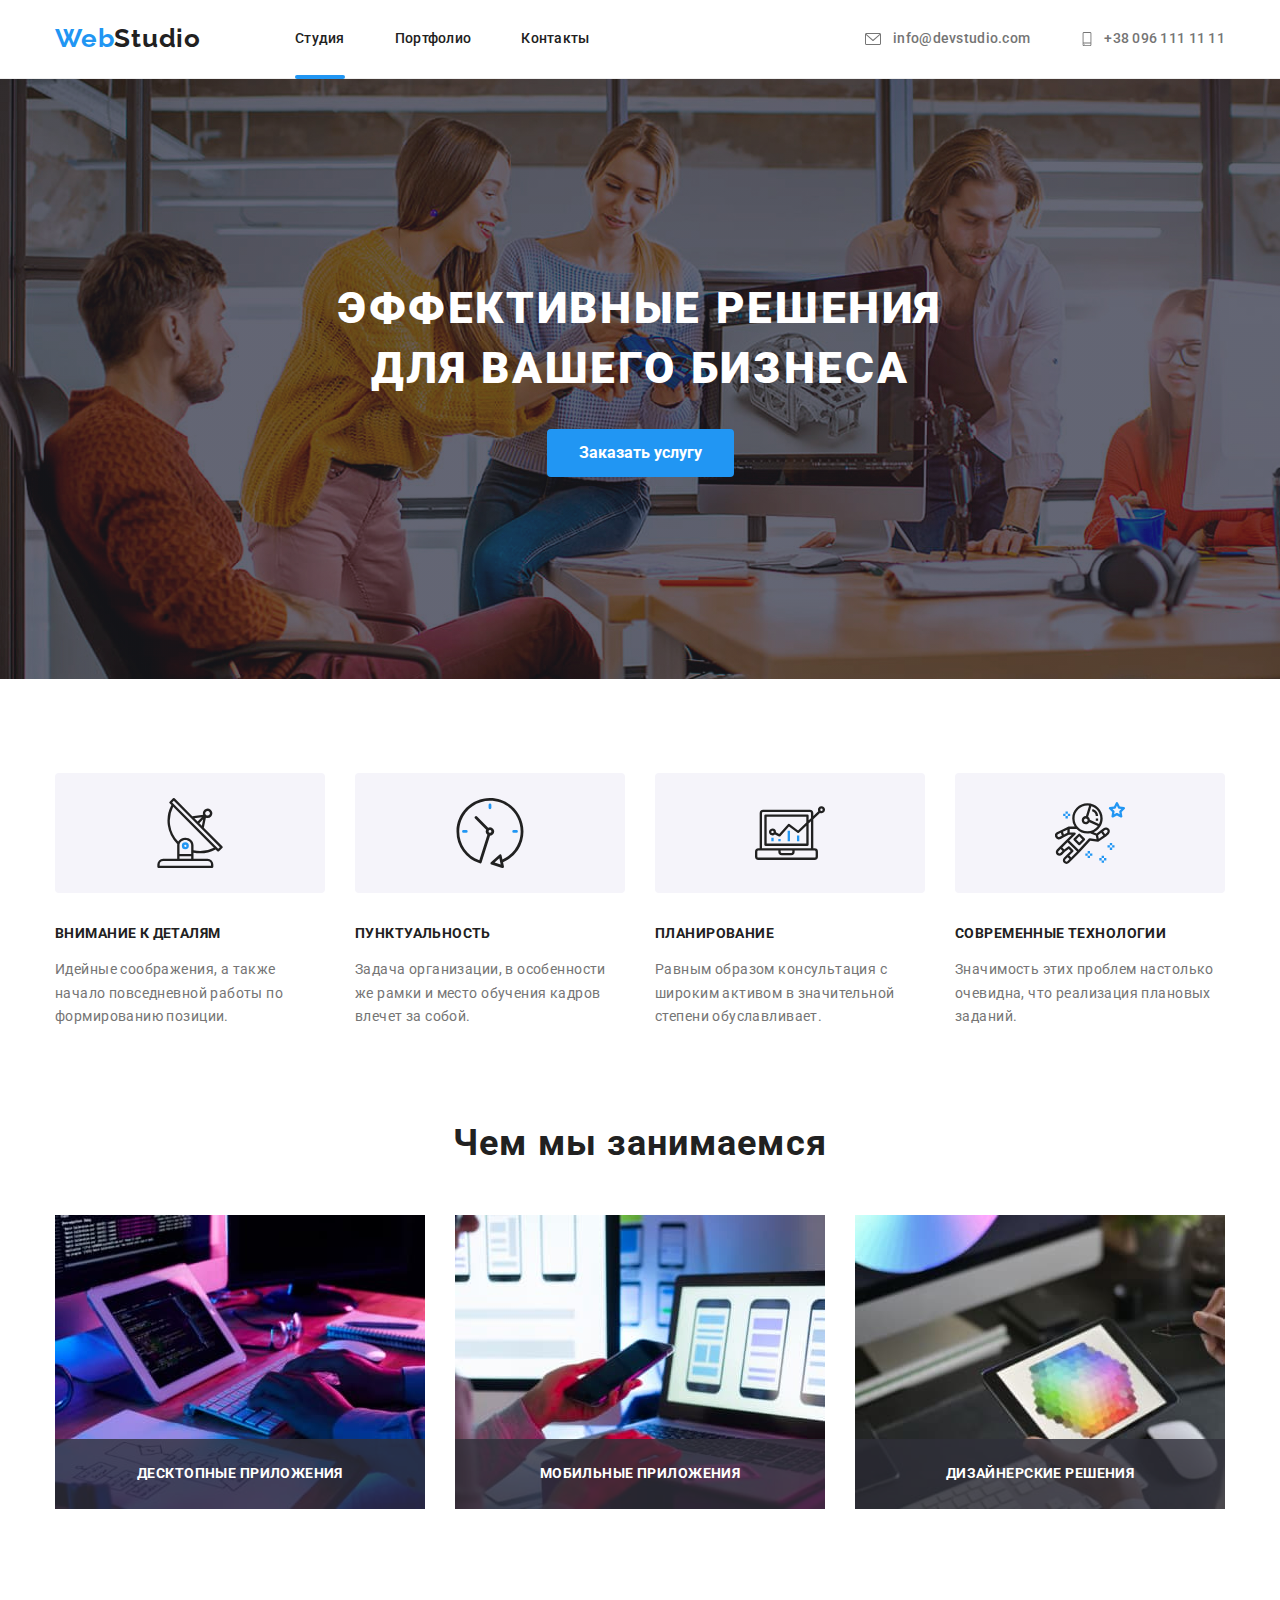
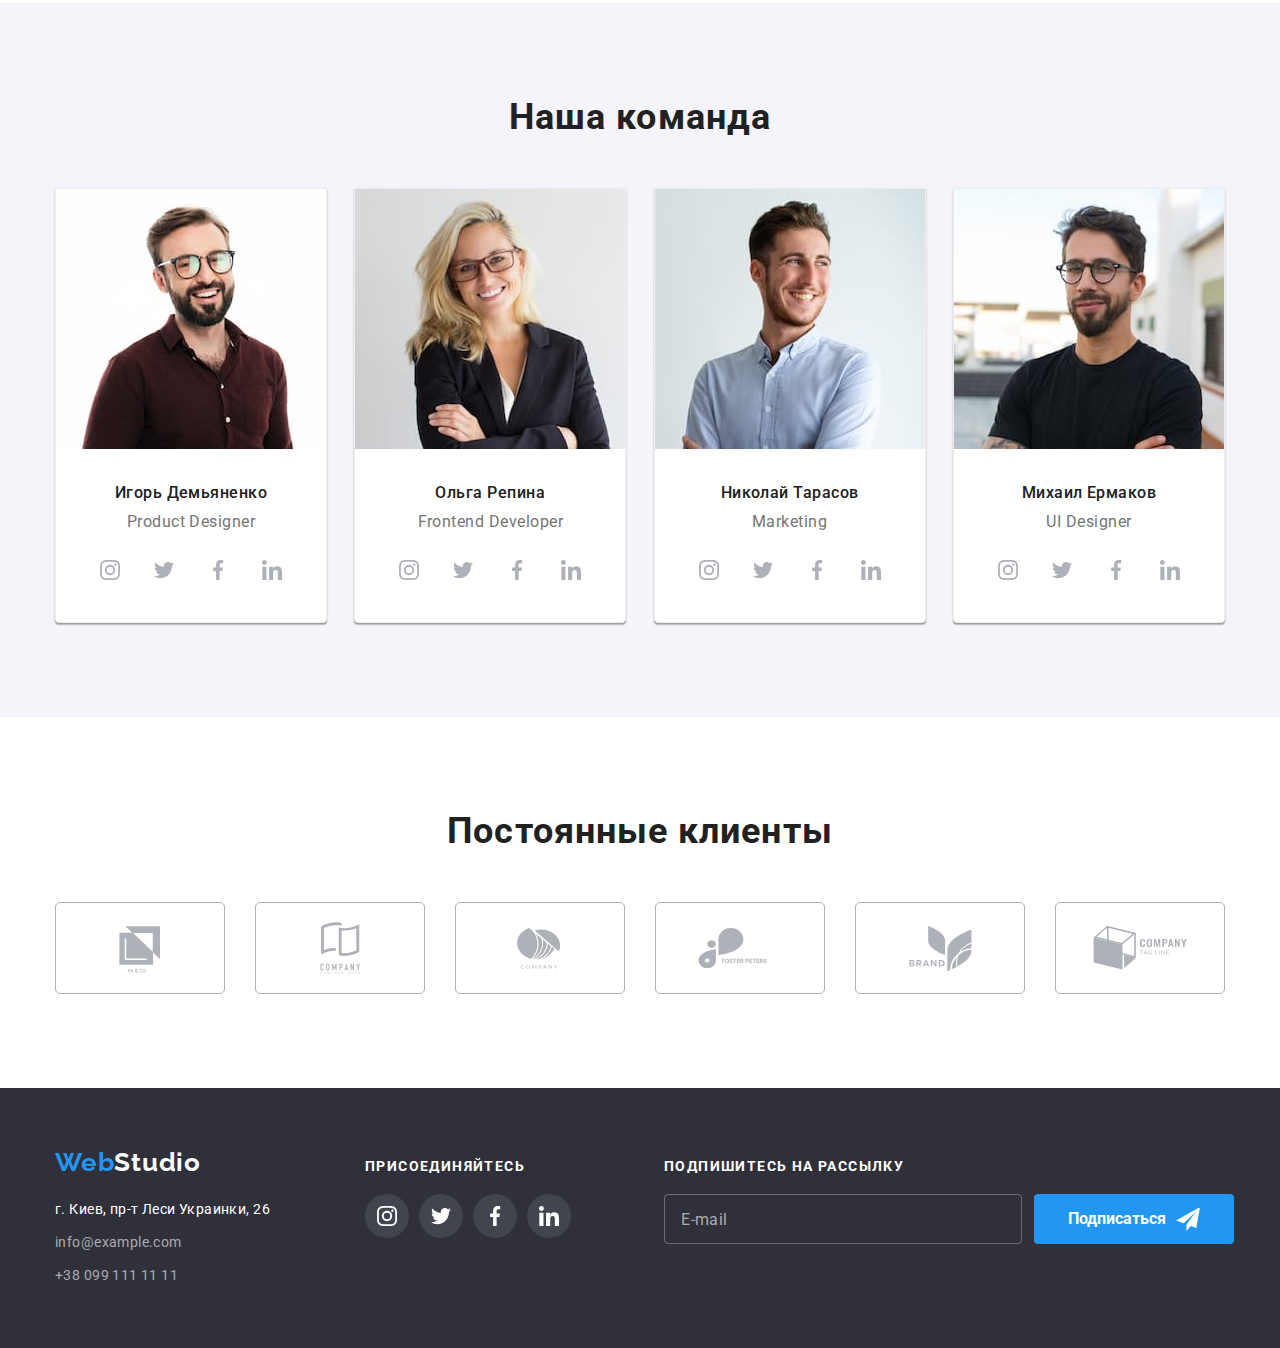
==== index.html @ 86a08ca1 "clone from #6" ====
<!DOCTYPE html>
<html lang="ru">

<head>
    <meta charset="utf-8" />
    <meta name="description" content="Виконання сьомого ДЗ" />
    <title>Домашнє завдання #7</title>
    <link rel="preconnect" href="https://fonts.googleapis.com">
    <link rel="preconnect" href="https://fonts.gstatic.com" crossorigin>
    <link
        href="https://fonts.googleapis.com/css2?family=Raleway:wght@700&family=Roboto:wght@400;500;700;900&display=swap"
        rel="stylesheet">
    <link rel="stylesheet"
        href="https://cdnjs.cloudflare.com/ajax/libs/modern-normalize/1.1.0/modern-normalize.min.css">
    <link rel="stylesheet" href="./css/styles.css">
</head>

<body>

    <!--Верхня частина-->
    <header class="header">
        <div class="nav-decor">
            <nav class="container main-nav">
                <div>
                    <a href="#" class="logo link">Web<span class="logo-header">Studio</span></a>
                </div>
                <div>
                    <ul class="site-nav list header-menu">
                        <li><a href="https://izaitseva.github.io/goit-markup-hw-07/"
                                class="link link-nav active">Студия</a>
                        </li>
                        <li><a href="https://izaitseva.github.io/goit-markup-hw-07/portfolio.html"
                                class="link link-nav">Портфолио</a></li>
                        <li><a href="#" class="link link-nav">Контакты</a></li>
                    </ul>
                </div>
                <!--Контакти-->
                <div class="div-contacts">
                    <ul class="site-nav list header-contacts">
                        <li>
                            <a href="info@devstudio.com" class="link contacts-header mail-header">
                                <svg class="contacts-svg" width="20" height="16">
                                    <use href="./images/icons.svg#icon-envelope"></use>
                                </svg>info@devstudio.com</a>
                        </li>
                        <li>
                            <a href="tel:" class="link contacts-header phone-header">
                                <svg class="contacts-svg" width="14" height="20">
                                    <use href="./images/icons.svg#icon-smartphone"></use>
                                </svg>+38 096 111 11 11</a>
                        </li>
                    </ul>
                </div>
            </nav>
        </div>
    </header>
    <!--Основна частина-->
    <main>
        <!--На сірому фоні-->
        <section class="main-section">
            <div class="container">
                <h1 class="main-text">Эффективные решения для вашего бизнеса</h1>
                <button class="order-button" type="button" data-modal-open>Заказать услугу</button>
                <!-- Модальное окно -->
                <div class="backdrop is-hidden" data-modal>
                    <div class="modal">
                        <button type="button" class="close-btn" data-modal-close>
                            <svg class="close-icn" width="16" height="16">
                                <use href="./images/icons.svg#icon-close-btn"></use>
                            </svg>
                        </button>
                        <!-- Форма регистрации -->
                        <div class="form-window">
                            <form class="registration-form" autocomplete="on" novalidate>
                                <strong class="strong-form">Оставьте свои данные, мы вам перезвоним</strong>
                                <div class="form-items">
                                    <label class="form-label" for="name">
                                        <span class="form-header">Имя</span>
                                        <div class="form-block">
                                            <input class="form-input" type="text" />
                                            <svg class="form-icon" width="12" height="12">
                                                <use href="./images/icons.svg#icon-profile"></use>
                                            </svg>
                                        </div>

                                    </label>
                                    <label class="form-label">
                                        <span class="form-header">Телефон</span>
                                        <div class="form-block">
                                            <input class="form-input" type="tel " name="phone">
                                            <svg class="form-icon" width="13" height="13">
                                                <use href="./images/icons.svg#icon-phone-modal"></use>
                                            </svg>
                                        </div>
                                    </label>
                                    <label class="form-label">
                                        <span class="form-header">Почта</span>
                                        <div class="form-block">
                                            <input class="form-input" type="email" name="email">
                                            <svg class="form-icon" width="15" height="12">
                                                <use href="./images/icons.svg#icon-mail-modal"></use>
                                            </svg>
                                        </div>
                                    </label>
                                    <span class="textarea-header">Комментарий</span>
                                    <textarea class="textarea-design" name="Комментарий" id="" cols="30" rows="10"
                                        placeholder="Введите текст"></textarea>
                                </div>
                                <label class="modal-conditions">
                                    <input class="modal-conditions-input visually-hidden" type="checkbox">
                                    <span class="custom-checkbox">
                                        <svg class="checkbox-icon" width="13" height="9">
                                            <use href="./images/icons.svg#icon-Verificate"></use>
                                        </svg>
                                    </span>
                                    <span class="terms-agreement">Соглашаюсь с рассылкой и принимаю
                                        <a class="terms-agreement terms-link" href="#">Условиями договора</a>
                                    </span>
                                </label>
                                <div class="button-div">
                                <button class="submit-button" type="submit">Отправить</button>
                            </div>
                            </form>
                        </div>
                    </div>
                </div>
            </div>
        </section>
        <!--Перелік послуг-->
        <section class="section- section-mrg">
            <div class="container">
                <ul class="list list-services">
                    <li class="item">
                        <div class="feature-icon">
                            <svg class="feature-svg" width="70" height="70">
                                <use href="./images/icons.svg#icon-antenna"></use>
                            </svg>
                        </div>
                        <h3>Внимание к деталям</h3>
                        <p>Идейные соображения, а также начало повседневной работы по формированию позиции.</p>
                    </li>
                    <li class="item">
                        <div class="feature-icon">
                            <svg class="feature-svg" width="70" height="70">
                                <use href="./images/icons.svg#icon-clock"></use>
                            </svg>
                        </div>
                        <h3>Пунктуальность</h3>
                        <p>Задача организации, в особенности же рамки и место обучения кадров влечет за собой.</p>
                    </li>
                    <li class="item">
                        <div class="feature-icon">
                            <svg class="feature-svg" width="70" height="70">
                                <use href="./images/icons.svg#icon-diagram"></use>
                            </svg>
                        </div>
                        <h3>Планирование</h3>
                        <p>Равным образом консультация с широким активом в значительной степени обуславливает.</p>
                    </li>
                    <li class="item">
                        <div class="feature-icon">
                            <svg class="feature-svg" width="70" height="70">
                                <use href="./images/icons.svg#icon-astronaut"></use>
                            </svg>
                        </div>
                        <h3>Современные технологии</h3>
                        <p>Значимость этих проблем настолько очевидна, что реализация плановых заданий.</p>
                    </li>
                </ul>
            </div>
        </section>

        <!--Перелік послуг-фото-->
        <section class="section-photos">
            <div class="container">
                <h2 class="section-title">Чем мы занимаемся</h2>
                <ul class="list img-margin">
                    <li class="img-item photo-back">
                        <img src="./images/box1.jpg" alt="Ноутбук" width="370" height="294">
                        <div class="photo-overlay">
                            <p class="photo-desc">Десктопные приложения</p>
                        </div>
                    </li>
                    <li class="img-item photo-back">
                        <img src="./images/box2.jpg" alt="Мобильные приложения" width="370" height="294">
                        <div class="photo-overlay">
                            <p class="photo-desc">Мобильные приложения</p>
                        </div>
                    </li>
                    <li class="img-item photo-back">
                        <img src="./images/box3.jpg" alt="Планшет" width="370" height="294">
                        <div class="photo-overlay">
                            <p class="photo-desc">Дизайнерские решения</p>
                        </div>
                    </li>
                </ul>
            </div>
        </section>

        <!--Команда-->
        <section class="section section-team section-mrg">
            <div class="container">
                <h2 class="section-title">Наша команда</h2>
                <ul class="list team-job flex-item">
                    <li class="team-decor">
                        <img src="./images/Ihor.jpg" alt="фото" width="270">
                        <div class="team-names">
                            <h3>Игорь Демьяненко</h3>
                            <p>Product Designer</p>
                        </div>
                        <div>
                            <ul class="list social-items">
                                <li>
                                    <a href="" class="social-media-link">
                                        <svg class="social-svg" width="20" height="20">
                                            <use href="./images/icons.svg#icon-instagram"></use>
                                        </svg>
                                    </a>
                                </li>
                                <li>
                                    <a href="" class="social-media-link">
                                        <svg class="social-svg" width="20" height="20">
                                            <use href="./images/icons.svg#icon-twitter"></use>
                                        </svg>
                                    </a>
                                </li>
                                <li>
                                    <a href="#" class="social-media-link">
                                        <svg class="social-svg" width="20" height="20">
                                            <use href="./images/icons.svg#icon-facebook"></use>
                                        </svg>
                                    </a>
                                </li>
                                <li>
                                    <a href="" class="social-media-link">
                                        <svg class="social-svg" width="20" height="20">
                                            <use href="./images/icons.svg#icon-linkedin"></use>
                                        </svg>
                                    </a>
                                </li>
                            </ul>
                        </div>
                    </li>
                    <li class="team-decor">
                        <img src="./images/Olga.jpg" alt="фото" width="270">
                        <div class="team-names">
                            <h3>Ольга Репина</h3>
                            <p>Frontend Developer</p>
                        </div>
                        <div>
                            <ul class="list social-items">
                                <li>
                                    <a href="" class="social-media-link">
                                        <svg class="social-svg" width="20" height="20">
                                            <use href="./images/icons.svg#icon-instagram"></use>
                                        </svg>
                                    </a>
                                </li>
                                <li>
                                    <a href="#" class="social-media-link">
                                        <svg class="social-svg" width="20" height="20">
                                            <use href="./images/icons.svg#icon-twitter"></use>
                                        </svg>
                                    </a>
                                </li>
                                <li>
                                    <a href="" class="social-media-link">
                                        <svg class="social-svg" width="20" height="20">
                                            <use href="./images/icons.svg#icon-facebook"></use>
                                        </svg>
                                    </a>
                                </li>
                                <li>
                                    <a href="" class="social-media-link">
                                        <svg class="social-svg" width="20" height="20">
                                            <use href="./images/icons.svg#icon-linkedin"></use>
                                        </svg>
                                    </a>
                                </li>
                            </ul>
                        </div>
                    </li>
                    <li class="team-decor">
                        <img src="./images/Nick.jpg" alt="фото" width="270">
                        <div class="team-names">
                            <h3>Николай Тарасов</h3>
                            <p>Marketing</p>
                        </div>
                        <div>
                            <ul class="list social-items">
                                <li>
                                    <a href="" class="social-media-link">
                                        <svg class="social-svg" width="20" height="20">
                                            <use href="./images/icons.svg#icon-instagram"></use>
                                        </svg>
                                    </a>
                                </li>
                                <li>
                                    <a href="" class="social-media-link">
                                        <svg class="social-svg" width="20" height="20">
                                            <use href="./images/icons.svg#icon-twitter"></use>
                                        </svg>
                                    </a>
                                </li>
                                <li>
                                    <a href="" class="social-media-link">
                                        <svg class="social-svg" width="20" height="20">
                                            <use href="./images/icons.svg#icon-facebook"></use>
                                        </svg>
                                    </a>
                                </li>
                                <li>
                                    <a href="" class="social-media-link">
                                        <svg class="social-svg" width="20" height="20">
                                            <use href="./images/icons.svg#icon-linkedin"></use>
                                        </svg>
                                    </a>
                                </li>
                            </ul>
                        </div>
                    </li>
                    <li class="team-decor">
                        <img src="./images/Michael.jpg" alt="фото" width="270">
                        <div class="team-names">
                            <h3>Михаил Ермаков</h3>
                            <p>UI Designer</p>
                        </div>
                        <div>
                            <ul class="list social-items">
                                <li>
                                    <a href="" class="social-media-link">
                                        <svg class="social-svg" width="20" height="20">
                                            <use href="./images/icons.svg#icon-instagram"></use>
                                        </svg>
                                    </a>
                                </li>
                                <li>
                                    <a href="" class="social-media-link">
                                        <svg class="social-svg" width="20" height="20">
                                            <use href="./images/icons.svg#icon-twitter"></use>
                                        </svg>
                                    </a>
                                </li>
                                <li>
                                    <a href="" class="social-media-link">
                                        <svg class="social-svg" width="20" height="20">
                                            <use href="./images/icons.svg#icon-facebook"></use>
                                        </svg>
                                    </a>
                                </li>
                                <li>
                                    <a href="" class="social-media-link">
                                        <svg class="social-svg" width="20" height="20">
                                            <use href="./images/icons.svg#icon-linkedin"></use>
                                        </svg>
                                    </a>
                                </li>
                            </ul>
                        </div>
                    </li>
                </ul>
            </div>
        </section>
    </main>

    <!-- Постоянные клиенты -->

    <section class="clients">
        <div class="clients-container container">
            <h2>Постоянные клиенты</h2>
            <ul class="list client-flex">
                <li class="client-border">
                    <a class="clients-link" href="">
                        <svg class="clients-svg" width="172" height="92">
                            <use href="./images/icons.svg#icon-Client1"></use>
                        </svg>
                    </a>
                </li>
                <li class="client-border">
                    <a class="clients-link" href="">
                        <svg class="clients-svg" width="172" height="92">
                            <use href="./images/icons.svg#icon-Client2"></use>
                        </svg>
                    </a>
                </li>
                <li class="client-border">
                    <a class="clients-link" href="">
                        <svg class="clients-svg" width="172" height="92">
                            <use href="./images/icons.svg#icon-Client3"></use>
                        </svg>
                    </a>
                </li>
                <li class="client-border">
                    <a class="clients-link" href="">
                        <svg class="clients-svg" width="172" height="92">
                            <use href="./images/icons.svg#icon-Client4"></use>
                        </svg>
                    </a>
                </li>
                <li class="client-border">
                    <a class="clients-link" href="">
                        <svg class="clients-svg" width="172" height="92">
                            <use href="./images/icons.svg#icon-Client5"></use>
                        </svg>
                    </a>
                </li>
                <li class="client-border">
                    <a class="clients-link" href="">
                        <svg class="clients-svg" width="172" height="92">
                            <use href="./images/icons.svg#icon-Client6"></use>
                        </svg>
                    </a>
                </li>
            </ul>
        </div>
    </section>
    <!--Нижня частина-->
    <footer class="footer">
        <div class="footer-container footer-left container">
            <div class="list">
                <a href="#" class="logo link">Web<span class="logo-footer">Studio</span></a>
                <address class="footer-address">г. Киев, пр-т Леси Украинки, 26</address>
                <ul class="list footer-list">
                    <li>
                        <a href="info@example.com" class="link-footer">info@example.com</a>
                    </li>
                    <li>
                        <a href="tel:" class="link-footer">+38 099 111 11 11</a>
                    </li>
                </ul>
            </div>
            <!-- Ссылки футер -->
            <div class="foot-container">
                <h3>Присоединяйтесь</h3>
                <div class="footer-container">
                    <ul class="list social-items">
                        <li>
                            <a class="footer-social" href="">
                                <svg class="footer-icon" width="20" height="20">
                                    <use href="./images/icons.svg#icon-instagram"></use>
                                </svg>
                            </a>
                        </li>
                        <li>
                            <a class="footer-social" href="">
                                <svg class="footer-icon" width="20" height="20">
                                    <use href="./images/icons.svg#icon-twitter"></use>
                                </svg>
                            </a>
                        </li>
                        <li>
                            <a class="footer-social" href="">
                                <svg class="footer-icon" width="20" height="20">
                                    <use href="./images/icons.svg#icon-facebook"></use>
                                </svg>
                            </a>
                        </li>
                        <li>
                            <a class="footer-social" href="">
                                <svg class="footer-icon" width="20" height="20">
                                    <use href="./images/icons.svg#icon-linkedin"></use>
                                </svg>
                            </a>
                        </li>
                    </ul>
                </div>
            </div>
            <div class="footer-form">
                <h3>Подпишитесь на рассылку</h3>
                <div class="input-flex">
                    <input class="footer-input" type="text" placeholder="E-mail">
                    <button class="footer-button" type="submit">Подписаться
                        <svg class="button-icon" lass="telegram-icon" width="24" height="24">
                            <use href="./images/icons.svg#icon-telegram"></use>
                        </svg>
                    </button>
                </div>
            </div>
    </footer>
    <!-- Подключение скрипта -->
    <script src="./js/modal.js"></script>
</body>

</html>
---- css/styles.css ----
/* осн фон #F5F4FA,
цвет кнопки, Web и при наведении #2196F3,
цвет основы и подвала #2F303A,
цвет заголовков #212121,
цвет основ текста #757575, #*/

/* main */
/* *,
*::before,
*::after {
    box-sizing: border-box;
} */

body {
    background-color: #ffffff;
    color: #757575;
    font-family: 'Roboto', sans-serif;
}

.list {
    list-style: none;
    padding: 0;
    margin: 0;
}

.container {
    width: 1200px;
    padding-left: 15px;
    padding-right: 15px;
    margin-left: auto;
    margin-right: auto;
}

h2 {
    margin-bottom: 50px;
}

/* Visually hidden */

.visually-hidden {
    position: absolute;
    white-space: nowrap;
    width: 1px;
    height: 1px;
    overflow: hidden;
    border: 0;
    padding: 0;
    clip: rect(0 0 0 0);
    clip-path: inset(50%);
    margin: -1px;
  }

/* Стилизация лого */

.logo {
    font-family: 'Raleway', sans-serif;
    text-decoration: none;
    font-weight: 700;
    font-size: 26px;
    letter-spacing: 0.03em;
    color: #2196F3;
    margin-right: 94px;
}

.logo-header {
    color: #212121;
}

.logo-footer {
    color: #fff;
}

.section-mrg {
    padding-top: 94px;
    padding-bottom: 94px;
}

/* Проверка */
.section-photos {
    padding-bottom: 94px;
}

/* Header */
.header {
    margin-top: 24px;
}

.header-menu {
    display: flex;
}

.header-contacts {
    display: flex;
}

.site-nav li:not(:last-child) {
    margin-right: 50px;
}

.main-nav {
    display: flex;
    align-items: center;
}

.link-nav {
    display: block;
    text-decoration: none;
    font-weight: 500;
    font-size: 14px;
    line-height: 1.5;
    letter-spacing: 0.02em;
    color: #212121;

    position: relative;

    transition-property: color, background-color;
    transition-duration: 250ms;
    transition-timing-function: cubic-bezier(0.4, 0, 0.2, 1);
}

.link-nav::after {
    content: " ";
    position: absolute;
    background-color: transparent;
    top: 47px;
    border-radius: 4px;
    left: 0;
    height: 4px;
    width: 100%;

    transition-property: color, background-color;
    transition-duration: 250ms;
    transition-timing-function: cubic-bezier(0.4, 0, 0.2, 1);
}

.link-nav:hover::after,
.link-nav:focus::after {
    content: " ";
    position: absolute;
    background-color: #2196F3;
    top: 47px;
    border-radius: 4px;
    left: 0;
    height: 4px;
    width: 100%;
}

.link-nav.active::after {
    content: " ";
    position: absolute;
    background-color: #2196F3;
    top: 47px;
    border-radius: 4px;
    left: 0;
    height: 4px;
    width: 100%;
}

.link {
    transition-property: color;
    transition-duration: 250ms;
    transition-timing-function: cubic-bezier(0.4, 0, 0.2, 1);
}

.link:hover,
.link:focus {
    color: #2196F3;
    cursor: pointer;
}

.contacts-header {
    display: flex;
    align-items: center;
    justify-content: center;
    font-weight: 500;
    font-size: 14px;
    line-height: 1.5;
    letter-spacing: 0.02em;
    color: #757575;
    text-decoration: none;
    margin-left: auto;
}

.contacts-header:hover,
.contacts-header:focus {
    color: #2196F3;
}

.contacts-header:hover .contacts-svg,
.contacts-header:focus .contacts-svg {
    fill: #2196F3;
    cursor: pointer;
}

.div-contacts {
    margin-left: auto;
    margin-right: 0;
}

.contacts-svg {
    fill: #757575;
    margin-right: 10px;
}

/* Основна частина */
.main-section {
    background-image: linear-gradient(to right,
            #2f303a66 15%,
            #2f303a66 40%,
            #2f303a66 65%,
            #2f303a66),
        url(../images/add_images/cover.jpg);
    max-width: 1400px;
    margin-left: auto;
    margin-right: auto;
    background-color: #2F303A;
    background-repeat: no-repeat;
    text-align: center;
    height: 600px;
    padding-top: 200px;
}

.main-text {
    font-weight: 900;
    font-size: 44px;
    line-height: 1.36;
    width: 700px;
    letter-spacing: 0.06em;
    text-transform: uppercase;
    margin-left: auto;
    margin-right: auto;
    margin-bottom: 0;
    margin-top: 0;
    color: #FFFFFF;
}

.order-button {
    font-weight: 700;
    font-size: 16px;
    padding: 15px 32px;
    border-radius: 4px;
    border: none;
    margin-top: 30px;
    margin-bottom: 0;
    background-color: #2196F3;
    color: #ffffff;
    cursor: pointer;
}

/* Модальне вікно */

.backdrop {
    z-index: 100;
    position: fixed;
    top: 0;
    left: 0;
    width: 100%;
    height: 100%;

    background-color: rgba(0, 0, 0, 0.2);

    transition-property: opacity(250ms), visibility(250ms);
    transition-duration: 250ms;
    transition-timing-function: cubic-bezier(0.4, 0, 0.2, 1);
}

.backdrop.is-hidden {
    opacity: 0;
    visibility: hidden;
    pointer-events: none;
}

.modal {
    position: absolute;
    top: 50%;
    left: 50%;
    transform: translate(-50%, -50%);

    min-width: 528px;
    min-height: 581px;

    background-color: #FFFFFF;
    border-radius: 4px;
    box-shadow: 0px 2px 0 rgba(0, 0, 0, 0.2);
}

.close-btn {

    z-index: 1;
    position: absolute;
    display: flex;
    align-items: center;
    justify-content: center;

    top: 8px;
    right: 8px;
    padding: 0;

    width: 30px;
    height: 30px;

    background-color: #ffffff;

    border-radius: 50%;
    border: 1px solid rgba(0, 0, 0, 0.1);
    cursor: pointer;
}

.close-btn:hover {
    fill: #2196F3;
    cursor: pointer;
}

/* Форма регистрации */

.form-window {
    position: relative;

    width: 528px;
    height: 581px;
}

.registration-form {
    display: flex;
    flex-direction: column;
}

.strong-form {
    margin-top: 40px;
    margin-bottom: 12px;

    font-weight: 700;
    font-size: 20px;
    line-height: 1.15;
    text-align: center;
    letter-spacing: 0.03em;

    color: #212121;
}

.form-items {
    display: flex;
    flex-direction: column;

    padding-left: 40px;
}

.form-input {
    width: 448px;
    height: 40px;

    border: 1px solid rgba(33, 33, 33, 0.2);
    border-radius: 4px;
    outline: transparent;

    padding-left: 42px;
}

.form-block {
    position: relative;
}

.form-icon {
    position: absolute;
    left: 15px;
    top: 50%;
    transform: translateY(-50%);
}

.form-icon1 {
    position: absolute;
    left: 53px;
    transform: translateY(110%);
}

.form-input:hover,
.form-input:focus {

    border: 1px solid rgba(33, 150, 243, 1);
    cursor: pointer;
}

.form-input:focus + .form-icon,
.form-input:hover + .form-icon {

    fill: #2196F3;
}
.textarea-design {
    width: 448px;
    height: 120px;

    border: 1px solid rgba(33, 33, 33, 0.2);
    border-radius: 4px;

    resize: none;

    padding-left: 12px;
    padding-top: 16px;
    padding-right: 12px;
    padding-bottom: 16px;
    outline: none;
}

.textarea-design:hover,
.textarea-design:focus {
    border: 1px solid rgba(33, 150, 243, 1);
    cursor: pointer;
}

.form-label {
    display: flex;
    flex-direction: column;
    align-items: flex-start;
}

.form-label:not(:last-child) {
    margin-bottom: 12px;
}

.form-header {
    margin-bottom: 4px;

    height: 14px;
    left: 576px;
    top: 500px;

    font-weight: 400;
    font-size: 12px;
    line-height: 1.17;

    letter-spacing: 0.01em;

    color: #757575;
}

.textarea-header {

    text-align: left;

    margin-bottom: 4px;

    height: 14px;
    left: 576px;
    top: 500px;

    font-weight: 400;
    font-size: 12px;
    line-height: 1.17;

    letter-spacing: 0.01em;

    color: #757575;
}

.textarea-design::placeholder {

    margin-top: 16px;
    margin-left: 12px;

    font-weight: 400;
    font-size: 12px;
    line-height: 1.17;
    letter-spacing: 0.01em;

    color: rgba(117, 117, 117, 0.5);
}

/* Checkbox */

.modal-conditions {
    display: flex;
    align-items: center;
    justify-content: center;

    margin-top: 20px;
    gap: 9px;
}

.custom-checkbox {
    display: inline-flex;
    align-items: center;
    justify-content: center;

    width: 16px;
    height: 15px;
    
    outline: 1px solid #757575;
    outline-offset: -1px;
    border-radius: 2px;

    fill: transparent;

    transition-property: background-color(250ms), fill (250ms), border(250ms);
    transition-duration: 250ms;
    transition-timing-function: cubic-bezier(0.4, 0, 0.2, 1);
}

.custom-checkbox:hover {
cursor: pointer;
fill: #757575;
}

.modal-conditions-input {
    width: 16px;
    height: 15px;
}

.modal-conditions-input:checked + .custom-checkbox {
    background-color: #2196F3;
    fill: white;
    outline-color: #2196F3;
    cursor: pointer;
}

.terms-agreement {
    font-weight: 400;
    font-size: 14px;
    line-height: 1.7;
    letter-spacing: 0.03em;

    color: #757575;
}

.terms-agreement a {
    color: rgba(33, 150, 243, 1);
}

.terms-agreement:hover {
    cursor: pointer;
}

/* Submit button */

.button-div {
    display: flex;
    align-items: center;
    justify-content: center;

}
.submit-button {
    display: flex;
    align-items: center;
    justify-content: center;

    width: 200px;
    height: 50px;

    position: absolute;
    bottom: 40px;

    font-weight: 700;
    font-size: 16px;
    border-radius: 4px;
    border: none;
    margin-top: 30px;
    margin-bottom: 0;
    background-color: #2196F3;
    color: #ffffff;
    cursor: pointer;
}

/* Перелік послуг */

.feature-icon {
    display: flex;
    align-items: center;
    justify-content: center;
    width: 270px;
    height: 120px;
    border-radius: 4px;
    background-color: #F5F4FA;
    margin-bottom: 30px;
}

.list-services>item {
    display: block;
    padding-top: 0;
    padding-bottom: 0;
}

.list-services {
    display: flex;
    justify-content: space-between;
}

.list-services h3 {
    font-weight: 700;
    font-size: 14px;
    line-height: 1.5;
    letter-spacing: 0.03em;
    color: #212121;
    text-transform: uppercase;
    margin-top: 0;
}

.list-services p {
    font-weight: 400;
    font-size: 14px;
    line-height: 1.7;
    letter-spacing: 0.03em;
    margin-bottom: 0;
    width: 270px;
}

.list-services p:not(:last-child) {
    margin-right: 30px;
}

/* Перелік послуг-фото */

.img-margin {
    display: flex;
    justify-content: space-between;
    line-height: 0;
}

.section-title {
    font-weight: 700;
    font-size: 36px;
    text-align: center;
    letter-spacing: 0.03em;
    color: #212121;
    margin-top: 0;
}

/* overflow photo */

.photo-back {
    position: relative;
}

.photo-overlay {
    display: flex;
    justify-content: center;
    align-items: center;

    position: absolute;

    bottom: 0px;
    left: 0;

    width: 100%;
    height: 70px;

    background-color: rgba(47, 48, 58, 0.8);
}

.photo-desc {
    font-weight: 700;
    font-size: 14px;
    line-height: 1.14;
    letter-spacing: 0.03em;
    text-transform: uppercase;

    color: #FFFFFF;

    margin-top: 0;
    margin-bottom: 0;
}

/* Команда */

.flex-item {
    display: flex;
    justify-content: space-between;

}

.team-decor {
    display: block;
    border: 1px solid #EEEEEE;
    text-align: center;
    background: #FFFFFF;
    box-shadow: 0px 1px 3px rgba(0, 0, 0, 0.12), 0px 1px 1px rgba(0, 0, 0, 0.14), 0px 2px 1px rgba(0, 0, 0, 0.2);
    border-radius: 0px 0px 4px 4px;
}

.section-team {
    background-color: #F5F4FA;
    padding-bottom: 94px;
    padding-top: 94px;
    display: block;
    display: flex;
}

.team-names {
    padding-top: 30px;
    margin-bottom: 16px;
}

.team-job h3 {
    font-weight: 500;
    font-size: 16px;
    line-height: 1.19;
    letter-spacing: 0.03em;
    color: #212121;
    margin-top: 0;
    margin-bottom: 0;
}

.team-job p {
    font-weight: 400;
    font-size: 16px;
    line-height: 1.19;
    letter-spacing: 0.03em;
    margin-bottom: 0;
    margin-top: 10px;
}

.team-job item {
    display: flex;
}

.social-items {
    display: flex;
    justify-content: center;
    margin-bottom: 30px;
    gap: 10px;
}

.social-media-link {
    display: flex;
    align-items: center;
    justify-content: center;
    background-color: #ffffff;
    width: 44px;
    height: 44px;
    border-radius: 50%;

    transition-property: background-color;
    transition-duration: 250ms;
    transition-timing-function: cubic-bezier(0.4, 0, 0.2, 1);
}

.social-svg {
    fill: #AFB1B8;
}

.social-media-link:hover,
.social-media-link:focus {
    background-color: #2196F3;
}

.social-media-link:hover .social-svg,
.social-media-link:focus .social-svg {
    fill: #ffffff;
}

/* Clients */
.clients-container {
    margin-top: 94px;
    margin-bottom: 94px;
}

.clients-container h2 {
    font-weight: 700;
    font-size: 36px;
    line-height: 1.16;
    text-align: center;
    letter-spacing: 0.03em;
    color: #212121;
    margin-bottom: 50px;
    margin-top: 0;
}

.client-flex {
    display: flex;
    gap: 30px;
}

.clients-link {
    display: flex;
    width: 170px;
    height: 92px;
    border: 1px solid #AFB1B8;
    border-radius: 5px;

    transition-property: border-color;
    transition-duration: 250ms;
    transition-timing-function: cubic-bezier(0.4, 0, 0.2, 1);
}

.clients-svg {
    fill: #AFB1B8;

    transition-property: fill;
    transition-duration: 250ms;
    transition-timing-function: cubic-bezier(0.4, 0, 0.2, 1);
}

.clients-link:hover,
.clients-link:focus {
    border-color: #2196F3;
}

.client-flex a:focus {
    border-color: #2196F3;
}

.clients-link:hover .clients-svg,
.clients-link:focus .clients-svg {
    fill: #2196F3;
}

/* Нижня частина */

.footer {
    background-color: #2F303A;
    padding-top: 60px;
    padding-bottom: 60px;

    position: relative;
}

.footer-address {
    font-style: normal;
    font-weight: 400;
    font-size: 14px;
    letter-spacing: 0.03em;
    line-height: 1.71;
    color: #FFFFFF;
    margin-top: 20px;
}

.link-footer {
    text-decoration: none;
    font-weight: 400;
    font-size: 14px;
    letter-spacing: 0.03em;
    line-height: 1.71;
    color: rgba(255, 255, 255, 0.6);
}

.footer-list li {
    margin-top: 9px;
}

/* Ссылки футер */

.footer-container {
    display: flex;
}

.foot-container {
    margin-left: 70px;
}

.footer h3 {
    color: #FFFFFF;
    font-size: 14px;
    font-weight: 700;
    letter-spacing: 0.1em;
    text-transform: uppercase;
    margin-top: 10px;
    margin-bottom: 20px;
    padding-top: 0;
    padding-bottom: 0;
}

.footer-social {
    display: flex;
    align-items: center;
    justify-content: center;
    background-color: rgba(225, 255, 255, 0.1);
    width: 44px;
    height: 44px;
    border-radius: 50%;

    transition-property: background-color;
    transition-duration: 250ms;
    transition-timing-function: cubic-bezier(0.4, 0, 0.2, 1);
}

.footer-social:hover,
.footer-social:focus {
    background-color: #2196F3;
}

.footer-icon {
    fill: white;
}

/* Футер форма */
.footer-form {
    margin-left: 93px;
    /* position: relative; */
}

.input-flex {
    display: flex;
    align-items: center;
}

.footer-input {
    display: flex;
    align-items: center;
    padding-left: 16px;

    background-color: transparent;

    width: 358px;
    height: 50px;


    border: 1px solid rgba(255, 255, 255, 0.3);
    color: rgba(255, 255, 255, 0.6);
    border-radius: 4px;

    margin-right: 12px;
    outline: transparent;
}

.footer-input:hover,
.footer-input:focus {

    border: 1px solid rgba(33, 150, 243, 1);
    cursor: pointer;
}

.footer-input::placeholder {

    font-weight: 400;
    line-height: 1.25;
    letter-spacing: 0.03em;
    color: rgba(255, 255, 255, 0.6);
}

.footer-button {
    display: flex;
    align-items: center;
    justify-content: center;

    width: 200px;
    height: 50px;

    font-weight: 700;
    font-size: 16px;
    border-radius: 4px;
    border: none;
    background-color: #2196F3;
    color: #ffffff;
    cursor: pointer;
}

.button-icon {
    margin-left: 10px;
}

/* Portfolio page */
.section-portfolio {
    padding-bottom: 64px;
    padding-top: 94px;
}

/* Buttons */
.nav-decor {
    border-bottom: 1px solid #EEEEEE;
    padding-bottom: 24px;
    padding-top: 0;
}

.nav-portf {
    padding-top: 24px;
}

.header-border {
    border: 2px;
}

.btn-list {
    text-align: center;
    color: #212121;
    display: flex;
    justify-content: center;
    gap: 8px;
    margin-bottom: 50px;
}

.list button {
    background-color: #F5F4FA;
    color: #212121;
    font-family: 'Roboto', sans-serif;
    font-weight: 500;
    border: none;
    font-size: 16px;
    padding: 8px 22px;
    border-radius: 4px;
    line-height: 1.62;
    letter-spacing: 0.03em;

    transition-property: background-color;
    transition-duration: 250ms;
    transition-timing-function: cubic-bezier(0.4, 0, 0.2, 1);
}

.list button:hover,
.list button:focus {
    background-color: #2196F3;
    color: #fff;
    font-family: 'Roboto', sans-serif;
    box-shadow: 0px 3px 1px rgba(0, 0, 0, 0.1),
        0px 1px 2px rgba(0, 0, 0, 0.08),
        0px 2px 2px rgba(0, 0, 0, 0.12);
    cursor: pointer;
}

/* Portfolio list */
.portf-item {
    padding-left: 24px;
    padding-bottom: 20px;
    padding-top: 20px;
    border-bottom: 1px solid #EEEEEE;
    border-left: 1px solid #EEEEEE;
    border-right: 1px solid #EEEEEE;
}

.portfolio-list {
    display: flex;
    flex-wrap: wrap;
}

.portfolio-list li {
    transition-property: box-shadow, cursor;
    transition-duration: 250ms;
    transition-timing-function: cubic-bezier(0.4, 0, 0.2, 1);
}

.portfolio-list li:hover {
    box-shadow: 0px 4px 4px rgba(0, 0, 0, 0.25);
    cursor: pointer;
}

.portfolio-decor {
    margin-right: 30px;
    margin-bottom: 30px;
    line-height: 0;
}

.portfolio-decor:nth-child(3n) {
    margin-right: 0px;
}

.portfolio-list h3 {
    font-weight: 700;
    font-size: 18px;
    line-height: 2;
    letter-spacing: 0.06em;
    color: #212121;
    margin-top: 0;
    margin-bottom: 0;
}

.portfolio-p {
    font-weight: 400;
    font-size: 16px;
    line-height: 1.8;
    letter-spacing: 0.03em;
    color: #757575;
    margin-top: 0;
    margin-bottom: 0;
}

/* overlay */
.portfolio-item {
    position: relative;
    overflow: hidden;
}

.portf-overlay {
    position: absolute;
    background: rgba(33, 150, 243, 0.9);

    width: 100%;
    height: 100%;
    left: 0px;
    top: 0px;
    padding: 15px;

    display: flex;
    align-items: center;
    justify-content: center;

    transform: translateY(100%);
    transition: transform 250ms;
    animation-timing-function: cubic-bezier(0.4, 0, 0.2, 1);
}

.li-item:hover .portf-overlay {
    transform: translateY(0);
}

.portf-overlay p {
    display: flex;
    color: rgba(255, 255, 255, 1);
    font-weight: 400;

    font-size: 18px;
    line-height: 1.56;

    letter-spacing: 0.03em;
}

.portf-description {
    display: block;
    color: rgba(255, 255, 255, 1);
    font-weight: 700;

    font-size: 18px;
    line-height: 1.56;

    letter-spacing: 0.03em;
}
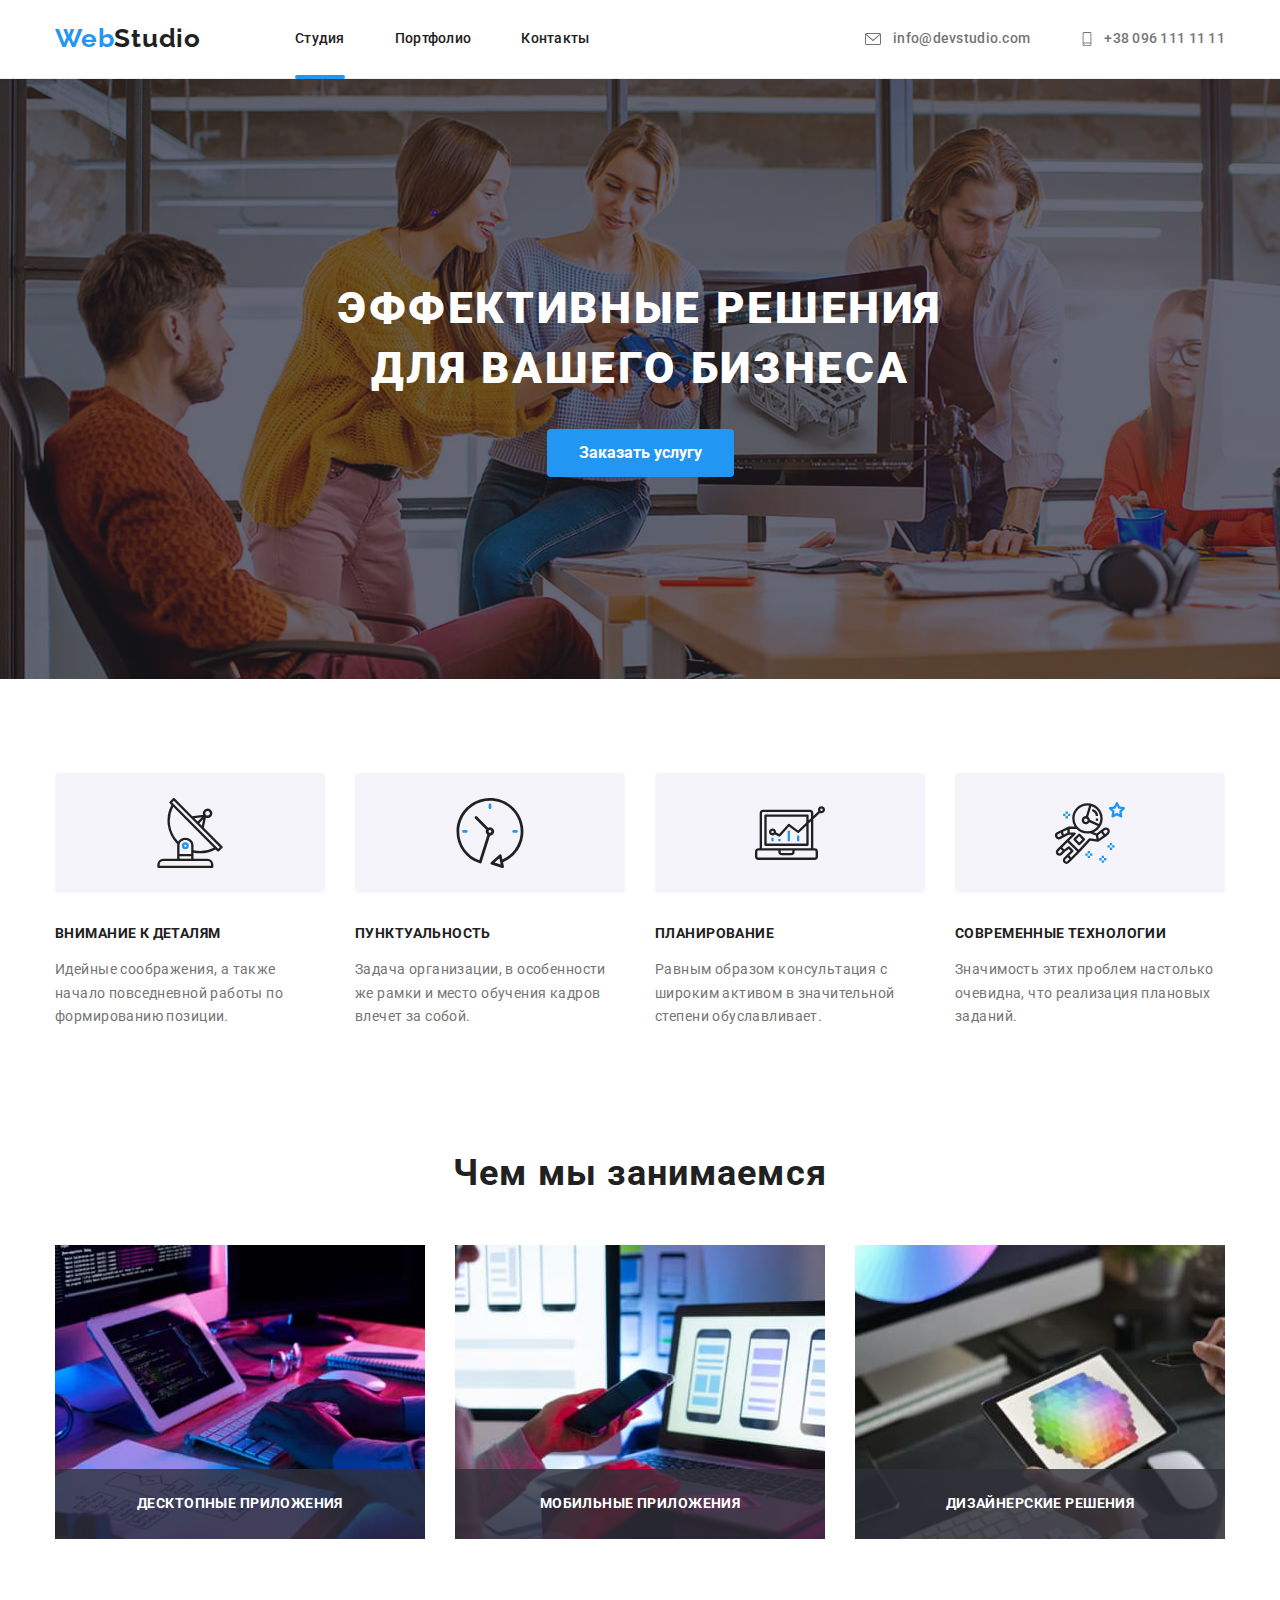
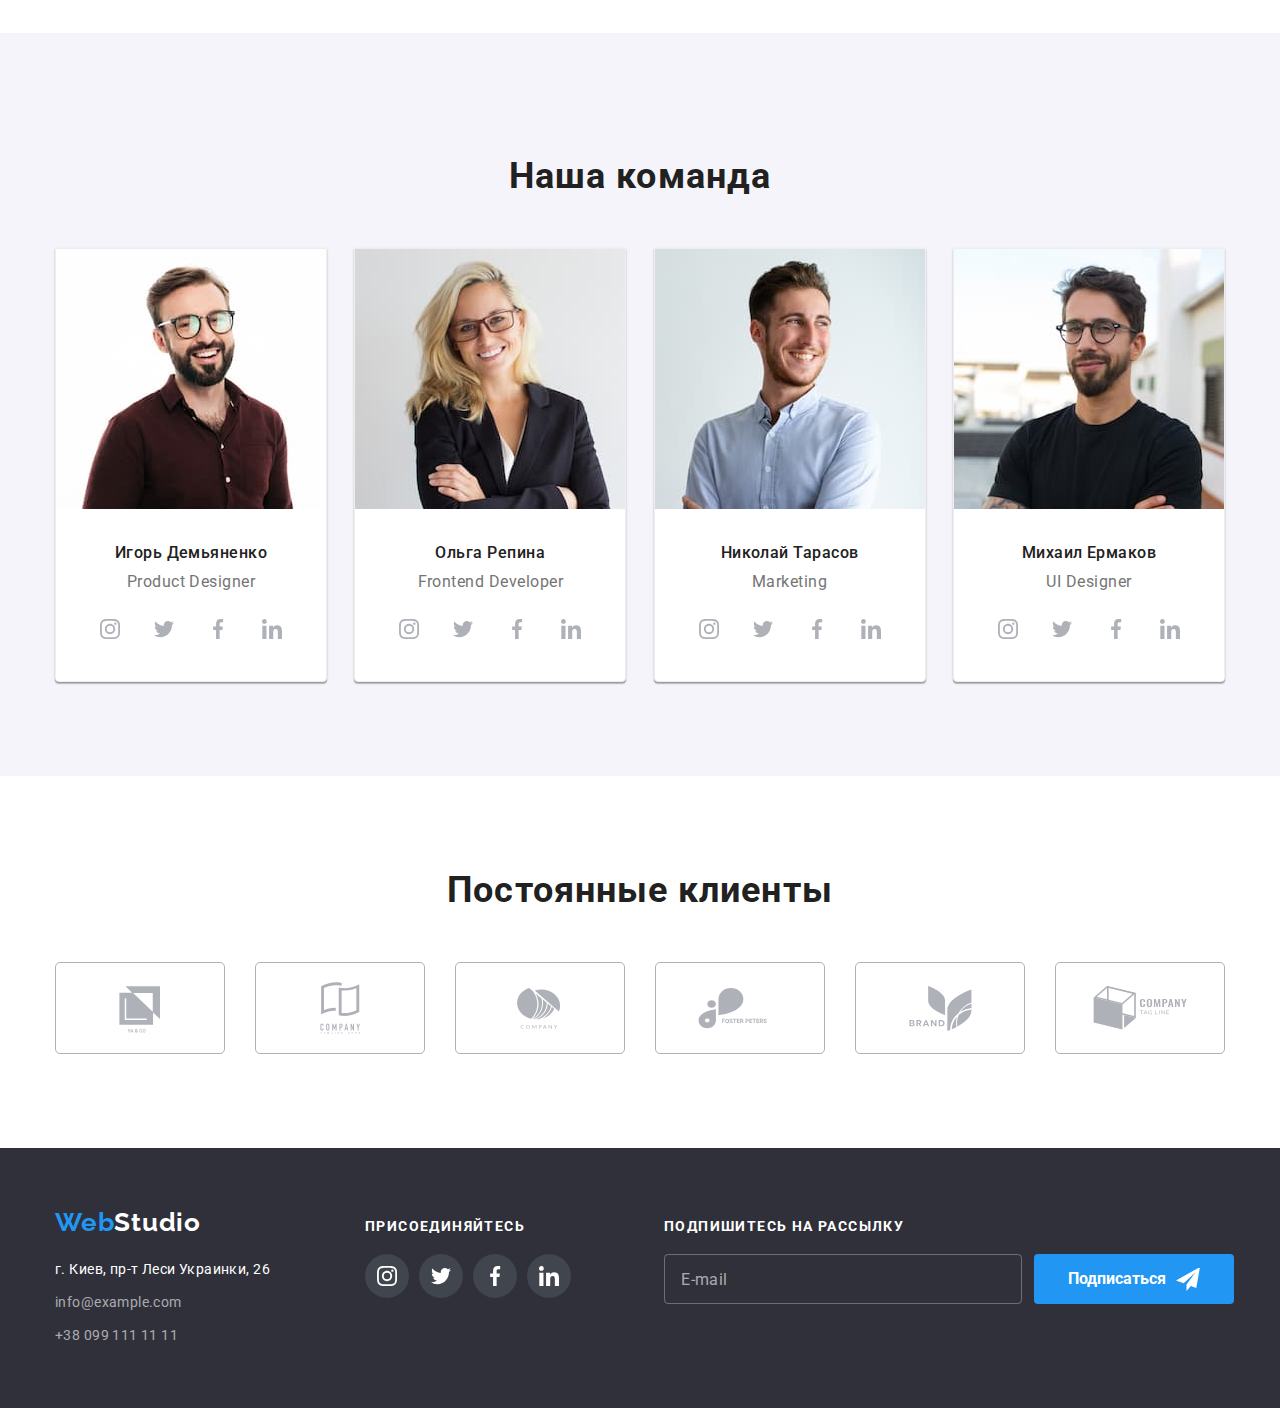
==== commit 3b33fed1: "flex team" ====
--- a/index.html
+++ b/index.html
@@ -127,7 +127,7 @@
             </div>
         </section>
         <!--Перелік послуг-->
-        <section class="section- section-mrg">
+        <section class="section">
             <div class="container">
                 <ul class="list list-services">
                     <li class="item">
@@ -171,9 +171,9 @@
         </section>
 
         <!--Перелік послуг-фото-->
-        <section class="section-photos">
+        <section class="section section-photos">
             <div class="container">
-                <h2 class="section-title">Чем мы занимаемся</h2>
+                <h2 class="section__header">Чем мы занимаемся</h2>
                 <ul class="list img-margin">
                     <li class="img-item photo-back">
                         <img src="./images/box1.jpg" alt="Ноутбук" width="370" height="294">
@@ -198,10 +198,10 @@
         </section>
 
         <!--Команда-->
-        <section class="section section-team section-mrg">
-            <div class="container">
-                <h2 class="section-title">Наша команда</h2>
-                <ul class="list team-job flex-item">
+        <section class="section team">
+            <div class="container team__container">
+                <h2 class="section__header">Наша команда</h2>
+                <ul class="list team__list">
                     <li class="team-decor">
                         <img src="./images/Ihor.jpg" alt="фото" width="270">
                         <div class="team-names">
@@ -367,7 +367,7 @@
 
     <section class="clients">
         <div class="clients-container container">
-            <h2>Постоянные клиенты</h2>
+            <h2 class="section__header">Постоянные клиенты</h2>
             <ul class="list client-flex">
                 <li class="client-border">
                     <a class="clients-link" href="">
--- a/css/styles.css
+++ b/css/styles.css
@@ -70,9 +70,8 @@
     color: #fff;
 }
 
-.section-mrg {
+.section {
     padding-top: 94px;
-    padding-bottom: 94px;
 }
 
 /* Проверка */
@@ -614,13 +613,12 @@
     line-height: 0;
 }
 
-.section-title {
+.section__header {
     font-weight: 700;
     font-size: 36px;
     text-align: center;
     letter-spacing: 0.03em;
     color: #212121;
-    margin-top: 0;
 }
 
 /* overflow photo */
@@ -659,12 +657,6 @@
 }
 
 /* Команда */
-
-.flex-item {
-    display: flex;
-    justify-content: space-between;
-
-}
 
 .team-decor {
     display: block;
@@ -675,7 +667,7 @@
     border-radius: 0px 0px 4px 4px;
 }
 
-.section-team {
+.team {
     background-color: #F5F4FA;
     padding-bottom: 94px;
     padding-top: 94px;
@@ -688,7 +680,12 @@
     margin-bottom: 16px;
 }
 
-.team-job h3 {
+.team__list {
+    display: flex;
+    justify-content: space-between;
+}
+
+.team__list h3 {
     font-weight: 500;
     font-size: 16px;
     line-height: 1.19;
@@ -698,7 +695,7 @@
     margin-bottom: 0;
 }
 
-.team-job p {
+.team__list p {
     font-weight: 400;
     font-size: 16px;
     line-height: 1.19;
@@ -707,7 +704,7 @@
     margin-top: 10px;
 }
 
-.team-job item {
+.team__list item {
     display: flex;
 }
 
@@ -947,7 +944,7 @@
 }
 
 /* Portfolio page */
-.section-portfolio {
+.portfolio-section {
     padding-bottom: 64px;
     padding-top: 94px;
 }
@@ -967,7 +964,7 @@
     border: 2px;
 }
 
-.btn-list {
+.portfolio__btn-list {
     text-align: center;
     color: #212121;
     display: flex;
@@ -1005,7 +1002,7 @@
 }
 
 /* Portfolio list */
-.portf-item {
+.portfolio__name {
     padding-left: 24px;
     padding-bottom: 20px;
     padding-top: 20px;
@@ -1014,33 +1011,36 @@
     border-right: 1px solid #EEEEEE;
 }
 
-.portfolio-list {
+.portfolio__list {
     display: flex;
     flex-wrap: wrap;
 }
 
-.portfolio-list li {
+.portfolio__list li {
     transition-property: box-shadow, cursor;
     transition-duration: 250ms;
     transition-timing-function: cubic-bezier(0.4, 0, 0.2, 1);
 }
 
-.portfolio-list li:hover {
+.portfolio__list li:hover {
     box-shadow: 0px 4px 4px rgba(0, 0, 0, 0.25);
     cursor: pointer;
 }
 
-.portfolio-decor {
+.porfolio__item {
     margin-right: 30px;
     margin-bottom: 30px;
     line-height: 0;
 }
 
-.portfolio-decor:nth-child(3n) {
+.porfolio__item:nth-child(3n) {
     margin-right: 0px;
 }
 
-.portfolio-list h3 {
+.porfolio__item:hover .overlay {
+    transform: translateY(0);
+}
+.portfolio__list h3 {
     font-weight: 700;
     font-size: 18px;
     line-height: 2;
@@ -1050,7 +1050,7 @@
     margin-bottom: 0;
 }
 
-.portfolio-p {
+.portfolio__p {
     font-weight: 400;
     font-size: 16px;
     line-height: 1.8;
@@ -1061,12 +1061,12 @@
 }
 
 /* overlay */
-.portfolio-item {
+.portfolio__desc {
     position: relative;
     overflow: hidden;
 }
 
-.portf-overlay {
+.overlay {
     position: absolute;
     background: rgba(33, 150, 243, 0.9);
 
@@ -1085,11 +1085,7 @@
     animation-timing-function: cubic-bezier(0.4, 0, 0.2, 1);
 }
 
-.li-item:hover .portf-overlay {
-    transform: translateY(0);
-}
-
-.portf-overlay p {
+.overlay__desc {
     display: flex;
     color: rgba(255, 255, 255, 1);
     font-weight: 400;
@@ -1098,15 +1094,4 @@
     line-height: 1.56;
 
     letter-spacing: 0.03em;
-}
-
-.portf-description {
-    display: block;
-    color: rgba(255, 255, 255, 1);
-    font-weight: 700;
-
-    font-size: 18px;
-    line-height: 1.56;
-
-    letter-spacing: 0.03em;
 }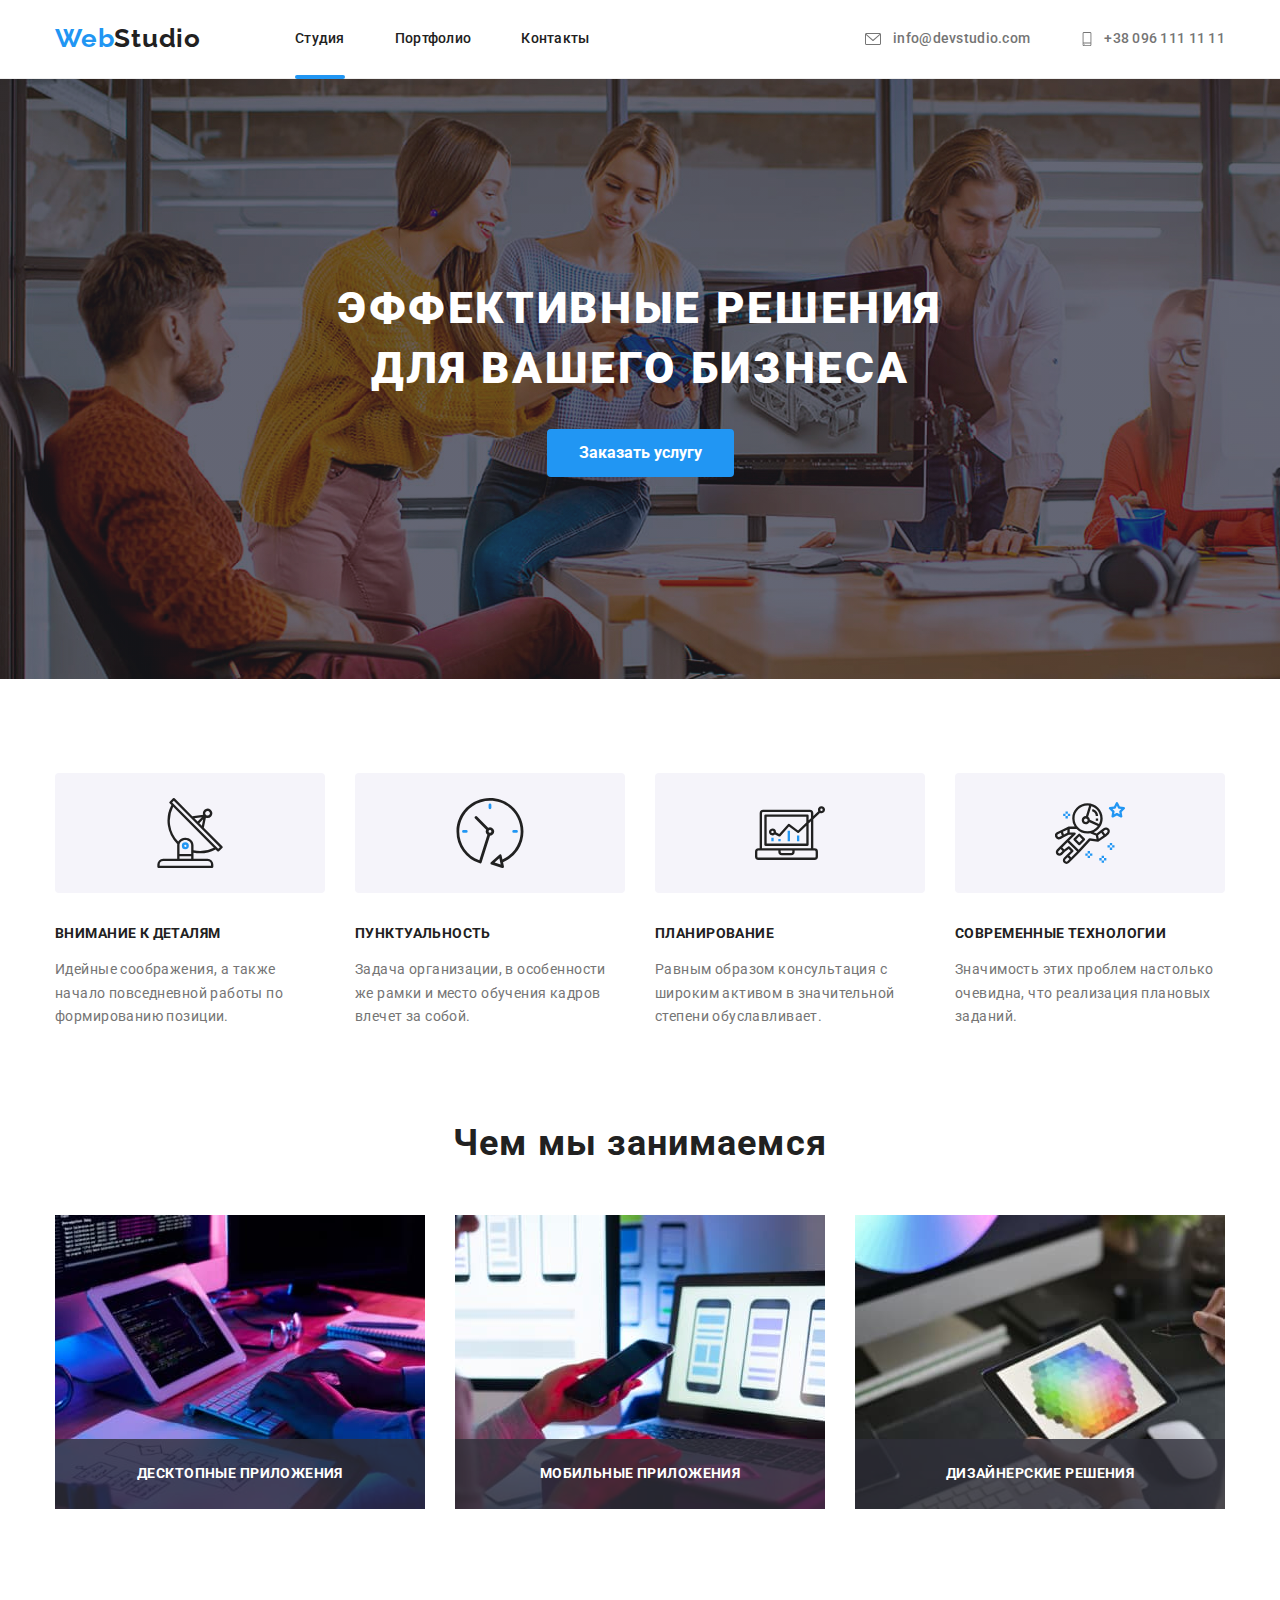
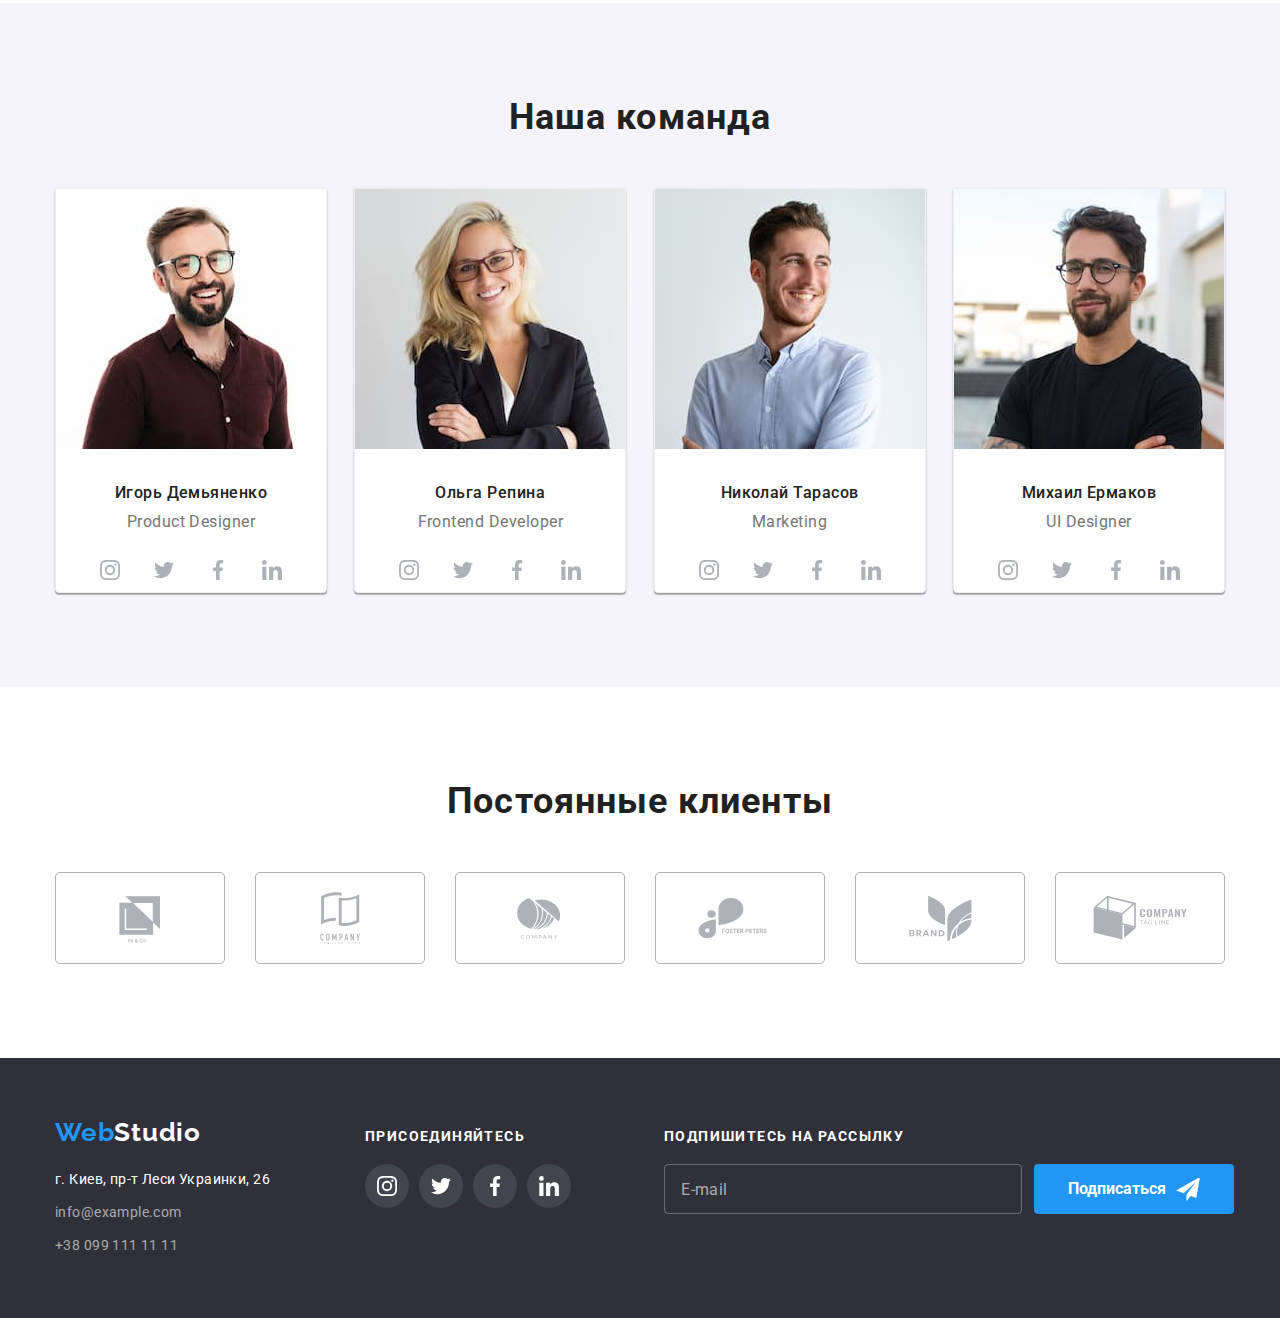
==== commit f003139f: "container + h2 main styles" ====
--- a/index.html
+++ b/index.html
@@ -12,6 +12,7 @@
         rel="stylesheet">
     <link rel="stylesheet"
         href="https://cdnjs.cloudflare.com/ajax/libs/modern-normalize/1.1.0/modern-normalize.min.css">
+    <link rel="stylesheet" href="./css/main.min.css">
     <link rel="stylesheet" href="./css/styles.css">
 </head>
 
@@ -118,8 +119,8 @@
                                     </span>
                                 </label>
                                 <div class="button-div">
-                                <button class="submit-button" type="submit">Отправить</button>
-                            </div>
+                                    <button class="submit-button" type="submit">Отправить</button>
+                                </div>
                             </form>
                         </div>
                     </div>
@@ -173,7 +174,7 @@
         <!--Перелік послуг-фото-->
         <section class="section section-photos">
             <div class="container">
-                <h2 class="section__header">Чем мы занимаемся</h2>
+                <h2 class="section-header">Чем мы занимаемся</h2>
                 <ul class="list img-margin">
                     <li class="img-item photo-back">
                         <img src="./images/box1.jpg" alt="Ноутбук" width="370" height="294">
@@ -200,40 +201,40 @@
         <!--Команда-->
         <section class="section team">
             <div class="container team__container">
-                <h2 class="section__header">Наша команда</h2>
+                <h2 class="section-header">Наша команда</h2>
                 <ul class="list team__list">
-                    <li class="team-decor">
+                    <li class="team__item">
                         <img src="./images/Ihor.jpg" alt="фото" width="270">
-                        <div class="team-names">
+                        <div class="team__desc">
                             <h3>Игорь Демьяненко</h3>
                             <p>Product Designer</p>
                         </div>
                         <div>
-                            <ul class="list social-items">
-                                <li>
-                                    <a href="" class="social-media-link">
-                                        <svg class="social-svg" width="20" height="20">
+                            <ul class="list social-media">
+                                <li>
+                                    <a href="" class="social-media__link">
+                                        <svg class="social-media__icon" width="20" height="20">
                                             <use href="./images/icons.svg#icon-instagram"></use>
                                         </svg>
                                     </a>
                                 </li>
                                 <li>
-                                    <a href="" class="social-media-link">
-                                        <svg class="social-svg" width="20" height="20">
+                                    <a href="" class="social-media__link">
+                                        <svg class="social-media__icon" width="20" height="20">
                                             <use href="./images/icons.svg#icon-twitter"></use>
                                         </svg>
                                     </a>
                                 </li>
                                 <li>
-                                    <a href="#" class="social-media-link">
-                                        <svg class="social-svg" width="20" height="20">
+                                    <a href="#" class="social-media__link">
+                                        <svg class="social-media__icon" width="20" height="20">
                                             <use href="./images/icons.svg#icon-facebook"></use>
                                         </svg>
                                     </a>
                                 </li>
                                 <li>
-                                    <a href="" class="social-media-link">
-                                        <svg class="social-svg" width="20" height="20">
+                                    <a href="" class="social-media__link">
+                                        <svg class="social-media__icon" width="20" height="20">
                                             <use href="./images/icons.svg#icon-linkedin"></use>
                                         </svg>
                                     </a>
@@ -241,38 +242,38 @@
                             </ul>
                         </div>
                     </li>
-                    <li class="team-decor">
+                    <li class="team__item">
                         <img src="./images/Olga.jpg" alt="фото" width="270">
-                        <div class="team-names">
+                        <div class="team__desc">
                             <h3>Ольга Репина</h3>
                             <p>Frontend Developer</p>
                         </div>
                         <div>
-                            <ul class="list social-items">
-                                <li>
-                                    <a href="" class="social-media-link">
-                                        <svg class="social-svg" width="20" height="20">
+                            <ul class="list social-media">
+                                <li>
+                                    <a href="" class="social-media__link">
+                                        <svg class="social-media__icon" width="20" height="20">
                                             <use href="./images/icons.svg#icon-instagram"></use>
                                         </svg>
                                     </a>
                                 </li>
                                 <li>
-                                    <a href="#" class="social-media-link">
-                                        <svg class="social-svg" width="20" height="20">
+                                    <a href="#" class="social-media__link">
+                                        <svg class="social-media__icon" width="20" height="20">
                                             <use href="./images/icons.svg#icon-twitter"></use>
                                         </svg>
                                     </a>
                                 </li>
                                 <li>
-                                    <a href="" class="social-media-link">
-                                        <svg class="social-svg" width="20" height="20">
+                                    <a href="" class="social-media__link">
+                                        <svg class="social-media__icon" width="20" height="20">
                                             <use href="./images/icons.svg#icon-facebook"></use>
                                         </svg>
                                     </a>
                                 </li>
                                 <li>
-                                    <a href="" class="social-media-link">
-                                        <svg class="social-svg" width="20" height="20">
+                                    <a href="" class="social-media__link">
+                                        <svg class="social-media__icon" width="20" height="20">
                                             <use href="./images/icons.svg#icon-linkedin"></use>
                                         </svg>
                                     </a>
@@ -280,38 +281,38 @@
                             </ul>
                         </div>
                     </li>
-                    <li class="team-decor">
+                    <li class="team__item">
                         <img src="./images/Nick.jpg" alt="фото" width="270">
-                        <div class="team-names">
+                        <div class="team__desc">
                             <h3>Николай Тарасов</h3>
                             <p>Marketing</p>
                         </div>
                         <div>
-                            <ul class="list social-items">
-                                <li>
-                                    <a href="" class="social-media-link">
-                                        <svg class="social-svg" width="20" height="20">
+                            <ul class="list social-media">
+                                <li>
+                                    <a href="" class="social-media__link">
+                                        <svg class="social-media__icon" width="20" height="20">
                                             <use href="./images/icons.svg#icon-instagram"></use>
                                         </svg>
                                     </a>
                                 </li>
                                 <li>
-                                    <a href="" class="social-media-link">
-                                        <svg class="social-svg" width="20" height="20">
+                                    <a href="" class="social-media__link">
+                                        <svg class="social-media__icon" width="20" height="20">
                                             <use href="./images/icons.svg#icon-twitter"></use>
                                         </svg>
                                     </a>
                                 </li>
                                 <li>
-                                    <a href="" class="social-media-link">
-                                        <svg class="social-svg" width="20" height="20">
+                                    <a href="" class="social-media__link">
+                                        <svg class="social-media__icon" width="20" height="20">
                                             <use href="./images/icons.svg#icon-facebook"></use>
                                         </svg>
                                     </a>
                                 </li>
                                 <li>
-                                    <a href="" class="social-media-link">
-                                        <svg class="social-svg" width="20" height="20">
+                                    <a href="" class="social-media__link">
+                                        <svg class="social-media__icon" width="20" height="20">
                                             <use href="./images/icons.svg#icon-linkedin"></use>
                                         </svg>
                                     </a>
@@ -319,38 +320,38 @@
                             </ul>
                         </div>
                     </li>
-                    <li class="team-decor">
+                    <li class="team__item">
                         <img src="./images/Michael.jpg" alt="фото" width="270">
-                        <div class="team-names">
+                        <div class="team__desc">
                             <h3>Михаил Ермаков</h3>
                             <p>UI Designer</p>
                         </div>
                         <div>
-                            <ul class="list social-items">
-                                <li>
-                                    <a href="" class="social-media-link">
-                                        <svg class="social-svg" width="20" height="20">
+                            <ul class="list social-media">
+                                <li>
+                                    <a href="" class="social-media__link">
+                                        <svg class="social-media__icon" width="20" height="20">
                                             <use href="./images/icons.svg#icon-instagram"></use>
                                         </svg>
                                     </a>
                                 </li>
                                 <li>
-                                    <a href="" class="social-media-link">
-                                        <svg class="social-svg" width="20" height="20">
+                                    <a href="" class="social-media__link">
+                                        <svg class="social-media__icon" width="20" height="20">
                                             <use href="./images/icons.svg#icon-twitter"></use>
                                         </svg>
                                     </a>
                                 </li>
                                 <li>
-                                    <a href="" class="social-media-link">
-                                        <svg class="social-svg" width="20" height="20">
+                                    <a href="" class="social-media__link">
+                                        <svg class="social-media__icon" width="20" height="20">
                                             <use href="./images/icons.svg#icon-facebook"></use>
                                         </svg>
                                     </a>
                                 </li>
                                 <li>
-                                    <a href="" class="social-media-link">
-                                        <svg class="social-svg" width="20" height="20">
+                                    <a href="" class="social-media__link">
+                                        <svg class="social-media__icon" width="20" height="20">
                                             <use href="./images/icons.svg#icon-linkedin"></use>
                                         </svg>
                                     </a>
@@ -367,7 +368,7 @@
 
     <section class="clients">
         <div class="clients-container container">
-            <h2 class="section__header">Постоянные клиенты</h2>
+            <h2 class="section-header">Постоянные клиенты</h2>
             <ul class="list client-flex">
                 <li class="client-border">
                     <a class="clients-link" href="">
@@ -433,7 +434,7 @@
             <div class="foot-container">
                 <h3>Присоединяйтесь</h3>
                 <div class="footer-container">
-                    <ul class="list social-items">
+                    <ul class="list social-media">
                         <li>
                             <a class="footer-social" href="">
                                 <svg class="footer-icon" width="20" height="20">
--- a/css/main.min.css
+++ b/css/main.min.css
@@ -0,0 +1 @@
+body{background-color:#fff;color:#757575;font-family:"Roboto",sans-serif}.list{list-style:none;padding:0}.close-btn{z-index:1;position:absolute;display:-webkit-box;display:-ms-flexbox;display:flex;-webkit-box-align:center;-ms-flex-align:center;align-items:center;-webkit-box-pack:center;-ms-flex-pack:center;justify-content:center;top:8px;right:8px;padding:0;width:30px;height:30px;background-color:#fff;border-radius:50%;border:1px solid rgba(0,0,0,.1);cursor:pointer}.close-btn:hover{fill:#2196f3;cursor:pointer}.container{width:1200px;padding-left:15px;padding-right:15px;margin-left:auto;margin-right:auto}.social-media{display:-webkit-box;display:-ms-flexbox;display:flex;-webkit-box-pack:center;-ms-flex-pack:center;justify-content:center;margin-bottom:30px;gap:10px}.social-media__icon{fill:#afb1b8}.social-media__link{display:-webkit-box;display:-ms-flexbox;display:flex;-webkit-box-align:center;-ms-flex-align:center;align-items:center;-webkit-box-pack:center;-ms-flex-pack:center;justify-content:center;background-color:#fff;width:44px;height:44px;border-radius:50%;-webkit-transition-property:background-color;transition-property:background-color;-webkit-transition-duration:250ms;transition-duration:250ms;-webkit-transition-timing-function:cubic-bezier(0.4, 0, 0.2, 1);transition-timing-function:cubic-bezier(0.4, 0, 0.2, 1)}.social-media__link:hover,.social-media__link:focus{background-color:#2196f3}.social-media__link:hover .social-media__icon,.social-media__link:focus .social-media__icon{fill:#fff}.clients-link{display:-webkit-box;display:-ms-flexbox;display:flex;width:170px;height:92px;border:1px solid #afb1b8;border-radius:5px;-webkit-transition-property:border-color;transition-property:border-color;-webkit-transition-duration:250ms;transition-duration:250ms;-webkit-transition-timing-function:cubic-bezier(0.4, 0, 0.2, 1);transition-timing-function:cubic-bezier(0.4, 0, 0.2, 1)}.clients-link:hover,.clients-link:focus{border-color:#2196f3}.clients-link:hover .clients-svg,.clients-link:focus .clients-svg{fill:#2196f3}.footer-social{display:-webkit-box;display:-ms-flexbox;display:flex;-webkit-box-align:center;-ms-flex-align:center;align-items:center;-webkit-box-pack:center;-ms-flex-pack:center;justify-content:center;background-color:rgba(225,255,255,.1);width:44px;height:44px;border-radius:50%;-webkit-transition-property:background-color;transition-property:background-color;-webkit-transition-duration:250ms;transition-duration:250ms;-webkit-transition-timing-function:cubic-bezier(0.4, 0, 0.2, 1);transition-timing-function:cubic-bezier(0.4, 0, 0.2, 1)}.footer-social:hover,.footer-social:focus{background-color:#2196f3}/*# sourceMappingURL=main.min.css.map */--- a/css/styles.css
+++ b/css/styles.css
@@ -11,28 +11,10 @@
     box-sizing: border-box;
 } */
 
-body {
-    background-color: #ffffff;
-    color: #757575;
-    font-family: 'Roboto', sans-serif;
-}
-
 .list {
     list-style: none;
     padding: 0;
     margin: 0;
-}
-
-.container {
-    width: 1200px;
-    padding-left: 15px;
-    padding-right: 15px;
-    margin-left: auto;
-    margin-right: auto;
-}
-
-h2 {
-    margin-bottom: 50px;
 }
 
 /* Visually hidden */
@@ -48,7 +30,7 @@
     clip: rect(0 0 0 0);
     clip-path: inset(50%);
     margin: -1px;
-  }
+}
 
 /* Стилизация лого */
 
@@ -283,33 +265,6 @@
     box-shadow: 0px 2px 0 rgba(0, 0, 0, 0.2);
 }
 
-.close-btn {
-
-    z-index: 1;
-    position: absolute;
-    display: flex;
-    align-items: center;
-    justify-content: center;
-
-    top: 8px;
-    right: 8px;
-    padding: 0;
-
-    width: 30px;
-    height: 30px;
-
-    background-color: #ffffff;
-
-    border-radius: 50%;
-    border: 1px solid rgba(0, 0, 0, 0.1);
-    cursor: pointer;
-}
-
-.close-btn:hover {
-    fill: #2196F3;
-    cursor: pointer;
-}
-
 /* Форма регистрации */
 
 .form-window {
@@ -379,11 +334,12 @@
     cursor: pointer;
 }
 
-.form-input:focus + .form-icon,
-.form-input:hover + .form-icon {
+.form-input:focus+.form-icon,
+.form-input:hover+.form-icon {
 
     fill: #2196F3;
 }
+
 .textarea-design {
     width: 448px;
     height: 120px;
@@ -482,7 +438,7 @@
 
     width: 16px;
     height: 15px;
-    
+
     outline: 1px solid #757575;
     outline-offset: -1px;
     border-radius: 2px;
@@ -495,8 +451,8 @@
 }
 
 .custom-checkbox:hover {
-cursor: pointer;
-fill: #757575;
+    cursor: pointer;
+    fill: #757575;
 }
 
 .modal-conditions-input {
@@ -504,7 +460,7 @@
     height: 15px;
 }
 
-.modal-conditions-input:checked + .custom-checkbox {
+.modal-conditions-input:checked+.custom-checkbox {
     background-color: #2196F3;
     fill: white;
     outline-color: #2196F3;
@@ -536,6 +492,7 @@
     justify-content: center;
 
 }
+
 .submit-button {
     display: flex;
     align-items: center;
@@ -613,12 +570,14 @@
     line-height: 0;
 }
 
-.section__header {
+.section-header {
     font-weight: 700;
     font-size: 36px;
     text-align: center;
     letter-spacing: 0.03em;
     color: #212121;
+    margin-bottom: 50px;
+    margin-top: 0px;
 }
 
 /* overflow photo */
@@ -658,7 +617,7 @@
 
 /* Команда */
 
-.team-decor {
+.team__item {
     display: block;
     border: 1px solid #EEEEEE;
     text-align: center;
@@ -675,7 +634,7 @@
     display: flex;
 }
 
-.team-names {
+.team__desc {
     padding-top: 30px;
     margin-bottom: 16px;
 }
@@ -704,43 +663,8 @@
     margin-top: 10px;
 }
 
-.team__list item {
-    display: flex;
-}
-
-.social-items {
-    display: flex;
-    justify-content: center;
-    margin-bottom: 30px;
-    gap: 10px;
-}
-
-.social-media-link {
-    display: flex;
-    align-items: center;
-    justify-content: center;
-    background-color: #ffffff;
-    width: 44px;
-    height: 44px;
-    border-radius: 50%;
-
-    transition-property: background-color;
-    transition-duration: 250ms;
-    transition-timing-function: cubic-bezier(0.4, 0, 0.2, 1);
-}
-
-.social-svg {
-    fill: #AFB1B8;
-}
-
-.social-media-link:hover,
-.social-media-link:focus {
-    background-color: #2196F3;
-}
-
-.social-media-link:hover .social-svg,
-.social-media-link:focus .social-svg {
-    fill: #ffffff;
+.team__list {
+    display: flex;
 }
 
 /* Clients */
@@ -765,18 +689,6 @@
     gap: 30px;
 }
 
-.clients-link {
-    display: flex;
-    width: 170px;
-    height: 92px;
-    border: 1px solid #AFB1B8;
-    border-radius: 5px;
-
-    transition-property: border-color;
-    transition-duration: 250ms;
-    transition-timing-function: cubic-bezier(0.4, 0, 0.2, 1);
-}
-
 .clients-svg {
     fill: #AFB1B8;
 
@@ -785,18 +697,8 @@
     transition-timing-function: cubic-bezier(0.4, 0, 0.2, 1);
 }
 
-.clients-link:hover,
-.clients-link:focus {
-    border-color: #2196F3;
-}
-
 .client-flex a:focus {
     border-color: #2196F3;
-}
-
-.clients-link:hover .clients-svg,
-.clients-link:focus .clients-svg {
-    fill: #2196F3;
 }
 
 /* Нижня частина */
@@ -854,25 +756,6 @@
     padding-bottom: 0;
 }
 
-.footer-social {
-    display: flex;
-    align-items: center;
-    justify-content: center;
-    background-color: rgba(225, 255, 255, 0.1);
-    width: 44px;
-    height: 44px;
-    border-radius: 50%;
-
-    transition-property: background-color;
-    transition-duration: 250ms;
-    transition-timing-function: cubic-bezier(0.4, 0, 0.2, 1);
-}
-
-.footer-social:hover,
-.footer-social:focus {
-    background-color: #2196F3;
-}
-
 .footer-icon {
     fill: white;
 }
@@ -914,14 +797,6 @@
     cursor: pointer;
 }
 
-.footer-input::placeholder {
-
-    font-weight: 400;
-    line-height: 1.25;
-    letter-spacing: 0.03em;
-    color: rgba(255, 255, 255, 0.6);
-}
-
 .footer-button {
     display: flex;
     align-items: center;
@@ -937,6 +812,14 @@
     background-color: #2196F3;
     color: #ffffff;
     cursor: pointer;
+}
+
+.footer-input::placeholder {
+
+    font-weight: 400;
+    line-height: 1.25;
+    letter-spacing: 0.03em;
+    color: rgba(255, 255, 255, 0.6);
 }
 
 .button-icon {
@@ -973,7 +856,7 @@
     margin-bottom: 50px;
 }
 
-.list button {
+.portfolio__btn {
     background-color: #F5F4FA;
     color: #212121;
     font-family: 'Roboto', sans-serif;
@@ -990,8 +873,8 @@
     transition-timing-function: cubic-bezier(0.4, 0, 0.2, 1);
 }
 
-.list button:hover,
-.list button:focus {
+.portfolio__btn:hover,
+.portfolio__btn:focus {
     background-color: #2196F3;
     color: #fff;
     font-family: 'Roboto', sans-serif;
@@ -1040,6 +923,7 @@
 .porfolio__item:hover .overlay {
     transform: translateY(0);
 }
+
 .portfolio__list h3 {
     font-weight: 700;
     font-size: 18px;
